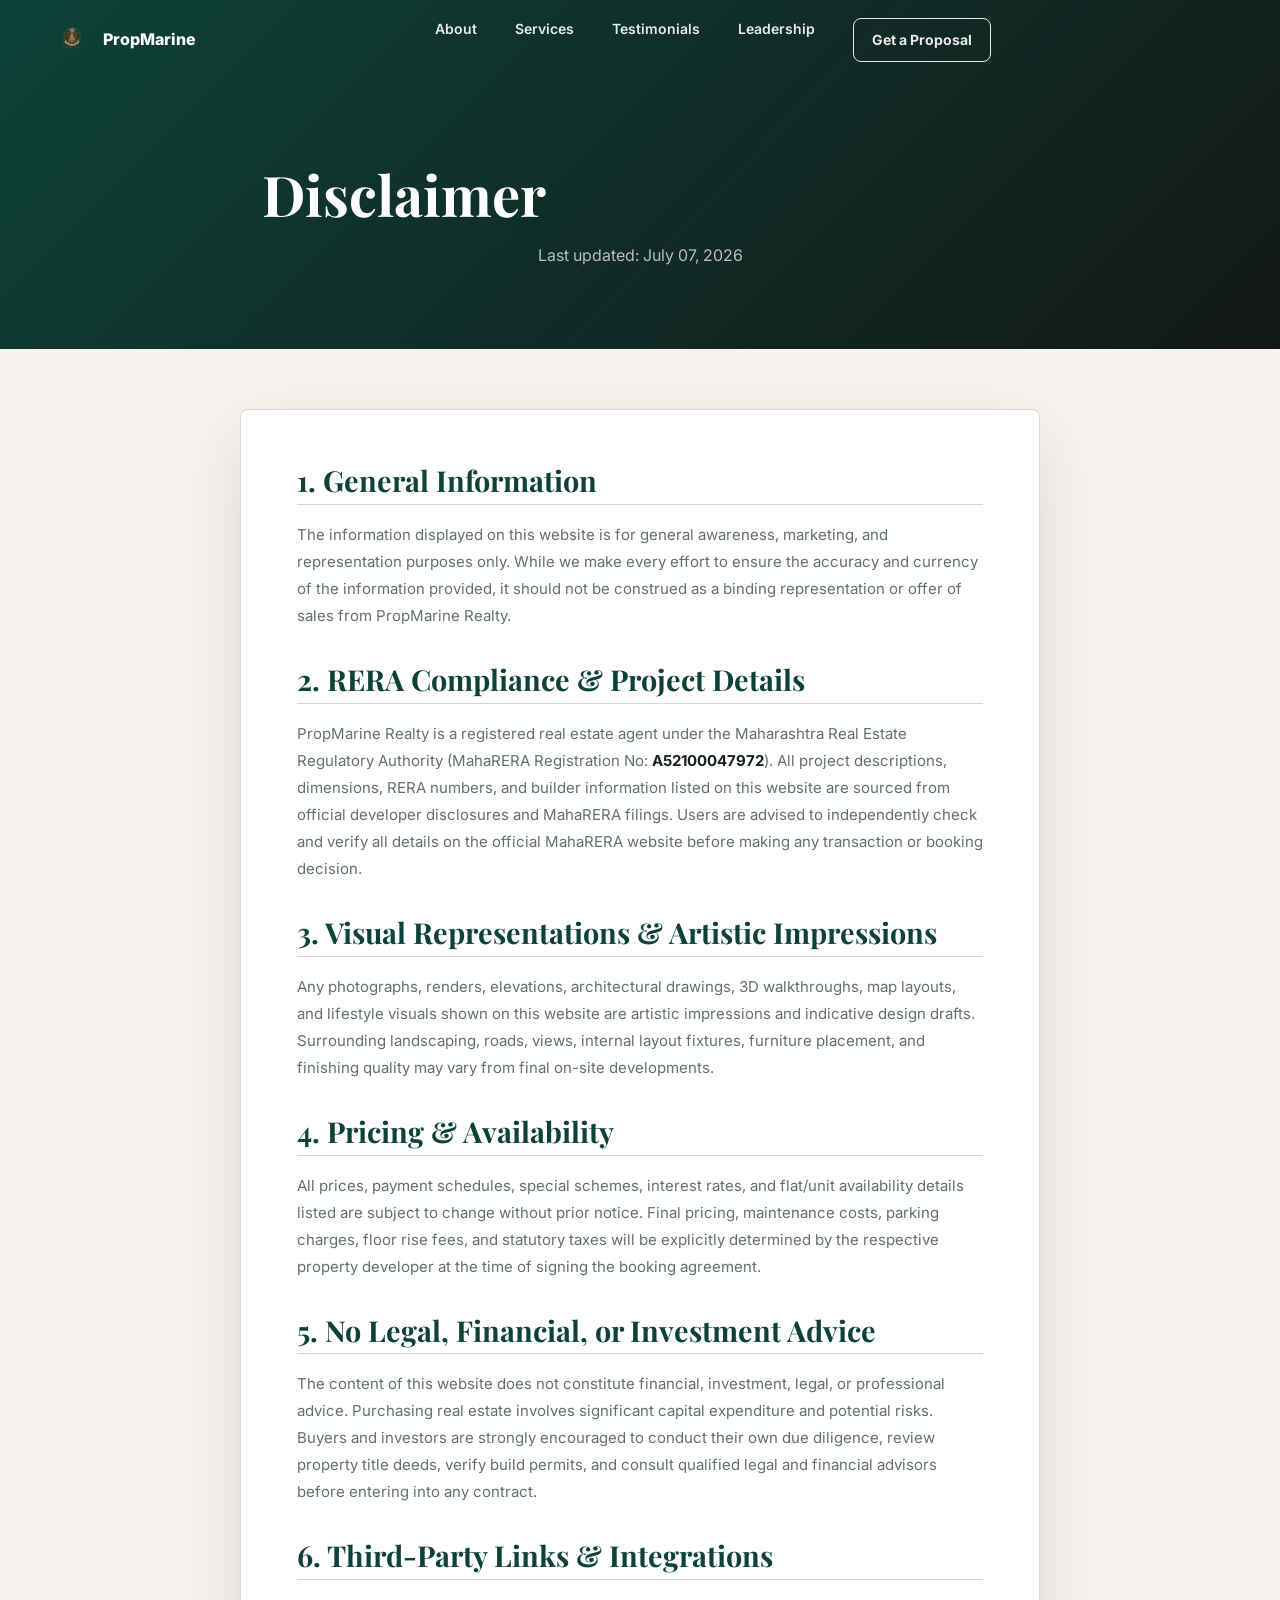
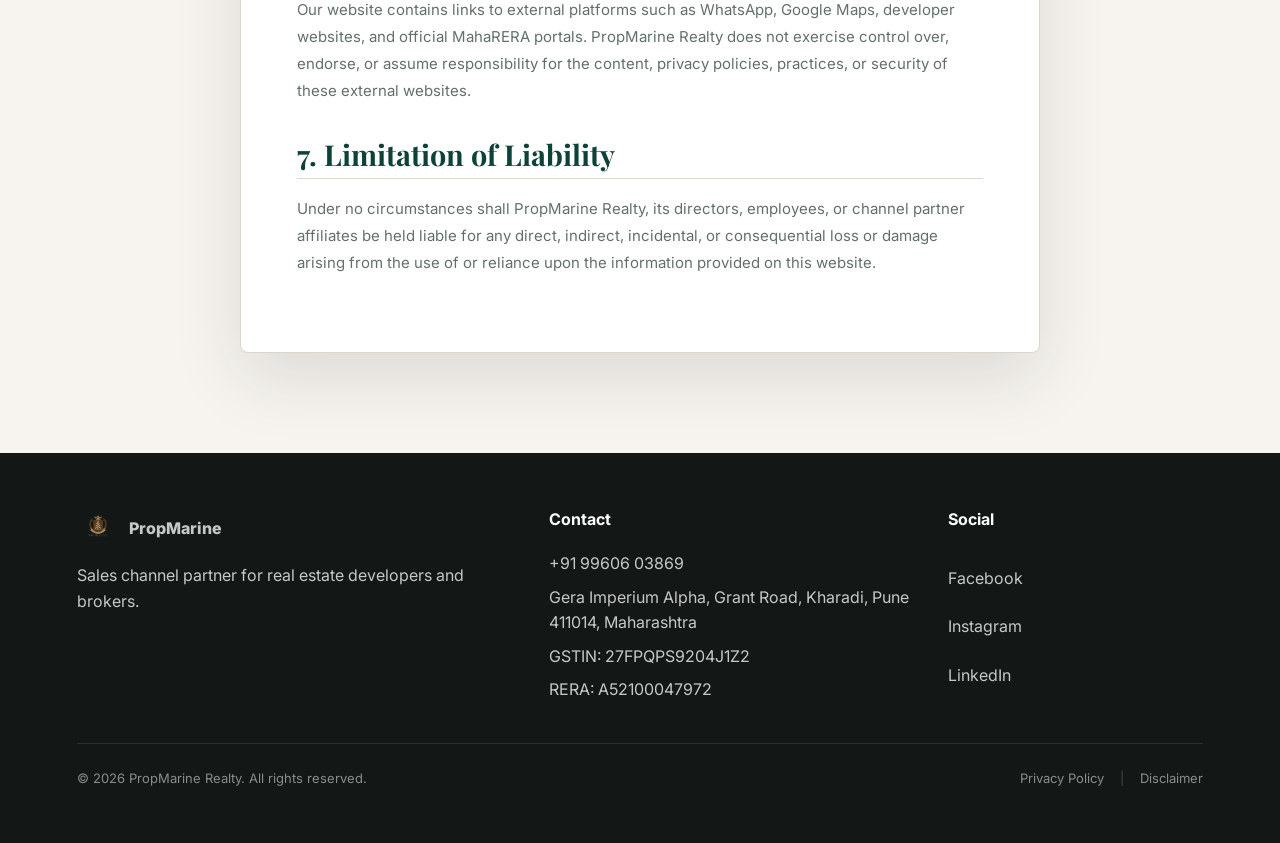
==== disclaimer.html @ 52880538 "Add Privacy Policy and Disclaimer pages, update footer layout, add favicon, and remove Realty from b" ====
<!doctype html>
<html lang="en">
  <head>
    <meta charset="UTF-8" />
    <meta name="viewport" content="width=device-width, initial-scale=1.0" />
    <title>Disclaimer | PropMarine</title>
    <link rel="icon" type="image/png" href="logo.png" />
    <link rel="preconnect" href="https://fonts.googleapis.com" />
    <link rel="preconnect" href="https://fonts.gstatic.com" crossorigin />
    <link
      href="https://fonts.googleapis.com/css2?family=Inter:wght@400;500;600;700;800&family=Playfair+Display:wght@700&display=swap"
      rel="stylesheet"
    />
    <link rel="stylesheet" href="styles.css" />
  </head>
  <body>
    <header class="site-header">
      <a class="brand" href="./" aria-label="PropMarine home">
        <img class="brand-mark" src="logo.png" alt="PropMarine logo" />
        <span>PropMarine</span>
      </a>
      <nav class="nav-links" aria-label="Primary navigation" id="primary-nav">
        <button class="nav-close" type="button" aria-label="Close navigation menu">
          <span></span>
          <span></span>
        </button>
        <a href="./#about">About</a>
        <a href="./#services">Services</a>
        <a href="./#testimonials">Testimonials</a>
        <a href="./#leadership">Leadership</a>
        <a class="nav-cta nav-cta-mobile" href="./#contact">Get a Proposal</a>
      </nav>
      <button
        class="nav-toggle"
        type="button"
        aria-label="Toggle navigation menu"
        aria-controls="primary-nav"
        aria-expanded="false"
      >
        <span></span>
        <span></span>
        <span></span>
      </button>
    </header>

    <div class="page">
      <main>
        <section class="legal-hero">
          <h1>Disclaimer</h1>
          <p>Last updated: July 07, 2026</p>
        </section>

        <section class="legal-section">
          <article class="legal-container">
            <h2>1. General Information</h2>
            <p>The information displayed on this website is for general awareness, marketing, and representation purposes only. While we make every effort to ensure the accuracy and currency of the information provided, it should not be construed as a binding representation or offer of sales from PropMarine Realty.</p>

            <h2>2. RERA Compliance & Project Details</h2>
            <p>PropMarine Realty is a registered real estate agent under the Maharashtra Real Estate Regulatory Authority (MahaRERA Registration No: <strong>A52100047972</strong>). All project descriptions, dimensions, RERA numbers, and builder information listed on this website are sourced from official developer disclosures and MahaRERA filings. Users are advised to independently check and verify all details on the official MahaRERA website before making any transaction or booking decision.</p>

            <h2>3. Visual Representations & Artistic Impressions</h2>
            <p>Any photographs, renders, elevations, architectural drawings, 3D walkthroughs, map layouts, and lifestyle visuals shown on this website are artistic impressions and indicative design drafts. Surrounding landscaping, roads, views, internal layout fixtures, furniture placement, and finishing quality may vary from final on-site developments.</p>

            <h2>4. Pricing & Availability</h2>
            <p>All prices, payment schedules, special schemes, interest rates, and flat/unit availability details listed are subject to change without prior notice. Final pricing, maintenance costs, parking charges, floor rise fees, and statutory taxes will be explicitly determined by the respective property developer at the time of signing the booking agreement.</p>

            <h2>5. No Legal, Financial, or Investment Advice</h2>
            <p>The content of this website does not constitute financial, investment, legal, or professional advice. Purchasing real estate involves significant capital expenditure and potential risks. Buyers and investors are strongly encouraged to conduct their own due diligence, review property title deeds, verify build permits, and consult qualified legal and financial advisors before entering into any contract.</p>

            <h2>6. Third-Party Links & Integrations</h2>
            <p>Our website contains links to external platforms such as WhatsApp, Google Maps, developer websites, and official MahaRERA portals. PropMarine Realty does not exercise control over, endorse, or assume responsibility for the content, privacy policies, practices, or security of these external websites.</p>

            <h2>7. Limitation of Liability</h2>
            <p>Under no circumstances shall PropMarine Realty, its directors, employees, or channel partner affiliates be held liable for any direct, indirect, incidental, or consequential loss or damage arising from the use of or reliance upon the information provided on this website.</p>
          </article>
        </section>
      </main>

      <footer class="footer" id="contact">
        <div class="footer-main">
          <div>
            <a class="brand footer-brand" href="./">
              <img class="brand-mark" src="logo.png" alt="PropMarine logo" />
              <span>PropMarine</span>
            </a>
            <p>Sales channel partner for real estate developers and brokers.</p>
          </div>
          <address>
            <strong>Contact</strong>
            <a href="tel:+919960603869">+91 99606 03869</a>
            <span>Gera Imperium Alpha, Grant Road, Kharadi, Pune 411014, Maharashtra</span>
            <span>GSTIN: 27FPQPS9204J1Z2</span>
            <span>RERA: A52100047972</span>
          </address>
          <div class="social-links" aria-label="Social media links">
            <strong>Social</strong>
            <a href="https://www.facebook.com/" target="_blank" rel="noreferrer">Facebook</a>
            <a href="https://www.instagram.com/" target="_blank" rel="noreferrer">Instagram</a>
            <a href="https://www.linkedin.com/" target="_blank" rel="noreferrer">LinkedIn</a>
          </div>
        </div>
        <div class="footer-bottom">
          <p>&copy; 2026 PropMarine Realty. All rights reserved.</p>
          <div class="footer-bottom-links">
            <a href="privacy-policy.html">Privacy Policy</a>
            <span class="separator">|</span>
            <a href="disclaimer.html">Disclaimer</a>
          </div>
        </div>
      </footer>
    </div>

    <script src="script.js"></script>
  </body>
</html>
---- styles.css ----
:root {
  --bg: #f7f4ef;
  --surface: #ffffff;
  --surface-soft: #ece6dc;
  --ink: #18201d;
  --muted: #63706a;
  --line: #ded6ca;
  --accent: #176b59;
  --accent-dark: #0d4238;
  --gold: #c69a4a;
  --shadow: 0 24px 70px rgba(24, 32, 29, 0.12);
  --radius: 8px;
}

* {
  box-sizing: border-box;
}

html {
  scroll-behavior: smooth;
}

body {
  margin: 0;
  background: var(--bg);
  color: var(--ink);
  font-family: "Inter", Arial, sans-serif;
  line-height: 1.6;
}

.page {
  overflow-x: hidden;
}

a {
  color: inherit;
  text-decoration: none;
}

img {
  display: block;
  max-width: 100%;
}

.site-header {
  position: fixed;
  top: 0;
  left: 0;
  right: 0;
  z-index: 20;
  display: grid;
  grid-template-columns: auto 1fr auto;
  align-items: center;
  gap: 28px;
  padding: 18px clamp(20px, 4vw, 64px);
  color: #fff;
  transition: background 180ms ease, box-shadow 180ms ease, color 180ms ease;
}

.site-header.is-scrolled {
  background: rgba(247, 244, 239, 0.94);
  box-shadow: 0 10px 30px rgba(24, 32, 29, 0.08);
  color: var(--ink);
  backdrop-filter: blur(16px);
}

.site-header.nav-open {
  background: rgba(19, 24, 22, 0.72);
  box-shadow: none;
  color: #fff;
  backdrop-filter: none;
}

.brand {
  display: inline-flex;
  align-items: center;
  gap: 10px;
  font-weight: 800;
  letter-spacing: 0;
}

.brand-mark {
  display: block;
  width: 42px;
  height: 42px;
  object-fit: contain;
}

.nav-links {
  display: flex;
  justify-content: center;
  gap: clamp(18px, 3vw, 38px);
  font-size: 14px;
  font-weight: 600;
}

.nav-links a {
  opacity: 0.9;
}

.nav-cta-mobile {
  display: none;
}

.nav-toggle {
  display: none;
  width: 38px;
  height: 38px;
  flex-direction: column;
  justify-content: center;
  align-items: center;
  gap: 5px;
  background: none;
  border: none;
  padding: 0;
  cursor: pointer;
  color: inherit;
}

.nav-toggle span {
  width: 22px;
  height: 2px;
  background: currentColor;
  transition: transform 160ms ease, opacity 160ms ease;
}

.site-header.nav-open .nav-toggle span:nth-child(1) {
  transform: translateY(7px) rotate(45deg);
}

.site-header.nav-open .nav-toggle span:nth-child(2) {
  opacity: 0;
}

.site-header.nav-open .nav-toggle span:nth-child(3) {
  transform: translateY(-7px) rotate(-45deg);
}

.nav-cta,
.button {
  display: inline-flex;
  align-items: center;
  justify-content: center;
  min-height: 44px;
  border-radius: var(--radius);
  font-size: 14px;
  font-weight: 700;
  transition: transform 160ms ease, background 160ms ease, border 160ms ease;
}

.nav-cta {
  border: 1px solid currentColor;
  padding: 10px 18px;
}

.button {
  padding: 13px 20px;
}

.button:hover,
.nav-cta:hover,
.property-card:hover,
.leader-card:hover {
  transform: translateY(-2px);
}

.button-primary {
  background: var(--gold);
  color: #18130a;
}

.button-secondary {
  border: 1px solid rgba(255, 255, 255, 0.68);
  color: #fff;
}

.hero {
  position: relative;
  min-height: 92vh;
  display: grid;
  align-items: end;
  padding: 132px clamp(20px, 6vw, 92px) 72px;
  color: #fff;
  overflow: hidden;
}

.hero-media {
  position: absolute;
  inset: 0;
  background:
    linear-gradient(90deg, rgba(12, 24, 21, 0.82), rgba(12, 24, 21, 0.52) 46%, rgba(12, 24, 21, 0.18)),
    url("https://images.unsplash.com/photo-1600566753376-12c8ab7fb75b?auto=format&fit=crop&w=2200&q=85") center/cover;
  transform: scale(1.02);
}

.hero-content {
  position: relative;
  width: min(100%, 780px);
  max-width: 780px;
}

h1,
h2,
h3,
p {
  margin-top: 0;
}

h1,
h2 {
  font-family: "Playfair Display", Georgia, serif;
  letter-spacing: 0;
  line-height: 1.04;
}

h1 {
  max-width: 760px;
  margin-bottom: 22px;
  font-size: clamp(44px, 7vw, 88px);
  overflow-wrap: anywhere;
}

.hero p {
  max-width: 620px;
  margin-bottom: 30px;
  color: rgba(255, 255, 255, 0.84);
  font-size: clamp(17px, 2vw, 21px);
}

.hero-actions {
  display: flex;
  flex-wrap: wrap;
  gap: 12px;
}

.section {
  padding: clamp(72px, 9vw, 120px) clamp(20px, 6vw, 92px);
}

.section-label {
  display: block;
  margin-bottom: 14px;
  color: var(--accent);
  font-size: 13px;
  font-weight: 800;
  letter-spacing: 0.08em;
  text-transform: uppercase;
}

.section h2 {
  margin-bottom: 18px;
  font-size: clamp(34px, 4.6vw, 58px);
}

.section-copy {
  max-width: 760px;
}

.section-copy p,
.section-heading p {
  color: var(--muted);
}

.about-section {
  display: grid;
  grid-template-columns: minmax(0, 1.2fr) minmax(280px, 0.8fr);
  gap: 48px;
  align-items: center;
  background: var(--surface);
}

.about-stats {
  display: grid;
  gap: 16px;
}

.about-stats div {
  border-left: 4px solid var(--gold);
  background: var(--bg);
  padding: 24px 26px;
  border-radius: var(--radius);
}

.about-stats strong {
  display: block;
  color: var(--accent-dark);
  font-size: 38px;
  line-height: 1;
}

.about-stats span {
  color: var(--muted);
  font-weight: 700;
}

.logo-strip {
  display: flex;
  flex-direction: column;
  gap: 22px;
  padding: 34px 0;
  border-block: 1px solid var(--line);
  background: var(--surface-soft);
  overflow: hidden;
}

.logo-strip p {
  margin: 0;
  padding: 0 clamp(20px, 6vw, 92px);
  color: var(--muted);
  font-size: 13px;
  font-weight: 800;
  letter-spacing: 0.06em;
  text-transform: uppercase;
  text-align: center;
}

.logo-marquee {
  position: relative;
  display: flex;
  width: 100%;
  overflow: hidden;
  -webkit-mask-image: linear-gradient(
    90deg,
    transparent 0,
    #000 64px,
    #000 calc(100% - 64px),
    transparent 100%
  );
  mask-image: linear-gradient(
    90deg,
    transparent 0,
    #000 64px,
    #000 calc(100% - 64px),
    transparent 100%
  );
}

.logo-track {
  display: flex;
  flex-shrink: 0;
  align-items: center;
  gap: clamp(28px, 3vw, 44px);
  padding-right: clamp(28px, 3vw, 44px);
  animation: logo-scroll 42s linear infinite;
}

.logo-marquee:hover .logo-track {
  animation-play-state: paused;
}

.logos span,
.logo-track span {
  flex-shrink: 0;
  white-space: nowrap;
  padding: 10px 20px;
  border: 1px solid var(--line);
  border-radius: 999px;
  background: var(--surface);
  color: var(--accent-dark);
  font-family: "Playfair Display", Georgia, serif;
  font-size: clamp(14px, 1.1vw, 17px);
  font-weight: 700;
  transition: border-color 160ms ease, color 160ms ease, background 160ms ease;
}

.logo-track span:hover {
  border-color: var(--accent);
  color: var(--accent);
  background: var(--surface-soft);
}

@keyframes logo-scroll {
  from {
    transform: translateX(0);
  }
  to {
    transform: translateX(-100%);
  }
}

@media (prefers-reduced-motion: reduce) {
  .logo-track {
    animation: none;
  }
}

.section-heading {
  max-width: 760px;
  margin-bottom: 34px;
}

.properties-grid,
.testimonial-grid,
.leader-grid {
  display: grid;
  grid-template-columns: repeat(3, minmax(0, 1fr));
  gap: 22px;
}

.property-card,
.leader-card,
blockquote {
  background: var(--surface);
  border: 1px solid rgba(222, 214, 202, 0.8);
  border-radius: var(--radius);
  box-shadow: 0 12px 36px rgba(24, 32, 29, 0.07);
}

.property-card,
.leader-card {
  overflow: hidden;
  transition: transform 160ms ease, box-shadow 160ms ease;
}

.property-card:hover,
.leader-card:hover {
  box-shadow: var(--shadow);
}

.property-card img {
  width: 100%;
  height: 260px;
  object-fit: cover;
}

.property-body {
  display: flex;
  justify-content: space-between;
  gap: 18px;
  padding: 20px;
}

.property-body h3,
.leader-card h3 {
  margin-bottom: 4px;
  font-size: 19px;
  line-height: 1.25;
}

.property-body p,
.leader-card p {
  margin: 0;
  color: var(--muted);
  font-size: 14px;
}

.property-body strong {
  flex: 0 0 auto;
  color: var(--accent);
  font-size: 18px;
}

.testimonials-section {
  background: var(--accent-dark);
  color: #fff;
}

.testimonials-section .section-label {
  color: var(--gold);
}

.testimonials-section h2 {
  color: #fff;
}

blockquote {
  margin: 0;
  padding: 30px;
  background: rgba(255, 255, 255, 0.08);
  border-color: rgba(255, 255, 255, 0.18);
  box-shadow: none;
}

blockquote p {
  color: rgba(255, 255, 255, 0.86);
  font-size: 17px;
}

blockquote cite {
  color: #fff;
  font-style: normal;
  font-weight: 800;
}

.leader-card img {
  width: 100%;
  height: 320px;
  object-fit: cover;
  object-position: top center;
}

.leader-card h3,
.leader-card p {
  padding-inline: 20px;
}

.leader-card h3 {
  margin-top: 20px;
}

.leader-card p {
  padding-bottom: 22px;
}

.footer {
  display: flex;
  flex-direction: column;
  gap: 40px;
  padding: 54px clamp(20px, 6vw, 92px);
  background: #131816;
  color: #fff;
}

.footer-main {
  display: grid;
  grid-template-columns: 1.2fr 1fr 0.7fr;
  gap: 34px;
}

.footer p,
.footer span,
.footer a {
  color: rgba(255, 255, 255, 0.76);
}

.footer strong {
  display: block;
  margin-bottom: 10px;
  color: #fff;
}

.footer address,
.social-links {
  display: grid;
  gap: 8px;
  font-style: normal;
}

.footer-brand {
  margin-bottom: 14px;
}

.services-grid {
  display: grid;
  grid-template-columns: repeat(3, minmax(0, 1fr));
  gap: 22px;
}

.service-card {
  background: var(--surface);
  border: 1px solid rgba(222, 214, 202, 0.8);
  border-radius: var(--radius);
  box-shadow: 0 12px 36px rgba(24, 32, 29, 0.07);
  padding: 28px 24px;
  transition: transform 160ms ease, box-shadow 160ms ease;
}

.service-card:hover {
  transform: translateY(-2px);
  box-shadow: var(--shadow);
}

.service-icon {
  display: block;
  margin-bottom: 14px;
  color: var(--gold);
  font-family: "Playfair Display", Georgia, serif;
  font-size: 28px;
  font-weight: 700;
}

.service-card h3 {
  margin-bottom: 8px;
  font-size: 19px;
}

.service-card p {
  margin: 0;
  color: var(--muted);
  font-size: 14px;
}

.channel-section {
  background: var(--surface-soft);
}

.channel-grid {
  display: grid;
  grid-template-columns: repeat(3, minmax(0, 1fr));
  gap: 22px;
}

.channel-card {
  background: var(--surface);
  border: 1px solid rgba(222, 214, 202, 0.8);
  border-radius: var(--radius);
  padding: 28px 24px;
}

.channel-card h3 {
  margin-bottom: 8px;
  font-size: 19px;
  color: var(--accent-dark);
}

.channel-card p {
  margin: 0;
  color: var(--muted);
  font-size: 14px;
}

.process-list {
  display: grid;
  gap: 18px;
}

.process-step {
  display: grid;
  grid-template-columns: auto 1fr;
  gap: 22px;
  align-items: start;
  padding: 22px 26px;
  background: var(--surface);
  border: 1px solid rgba(222, 214, 202, 0.8);
  border-radius: var(--radius);
}

.process-number {
  display: grid;
  place-items: center;
  width: 44px;
  height: 44px;
  border-radius: 50%;
  background: var(--accent);
  color: #fff;
  font-weight: 800;
  font-size: 16px;
}

.process-step h3 {
  margin-bottom: 6px;
  font-size: 18px;
}

.process-step p {
  margin: 0;
  color: var(--muted);
  font-size: 14px;
}

.cta-section {
  background: var(--accent-dark);
}

.cta-box {
  display: flex;
  flex-wrap: wrap;
  align-items: center;
  justify-content: space-between;
  gap: 28px;
}

.cta-box .section-label {
  color: var(--gold);
}

.cta-box h2 {
  margin-bottom: 12px;
  color: #fff;
}

.cta-box p {
  margin: 0;
  max-width: 520px;
  color: rgba(255, 255, 255, 0.8);
}

.nav-close {
  display: none;
}

@media (max-width: 920px) {
  .services-grid,
  .channel-grid {
    grid-template-columns: 1fr;
  }

  .process-step {
    grid-template-columns: auto 1fr;
    padding: 20px;
  }


  .site-header {
    grid-template-columns: 1fr auto;
  }

  .nav-toggle {
    display: flex;
  }

  .site-header .nav-cta {
    display: none;
  }

  .nav-links {
    position: fixed;
    inset: 0;
    z-index: 15;
    display: flex;
    flex-direction: column;
    padding: 96px 24px 32px;
    gap: 0;
    background: rgba(19, 24, 22, 0.72);
    backdrop-filter: blur(18px);
    -webkit-backdrop-filter: blur(18px);
    color: #fff;
    overflow-y: auto;
    transform: translateY(-12px);
    opacity: 0;
    visibility: hidden;
    transition: transform 220ms ease, opacity 220ms ease, visibility 220ms ease;
  }

  .site-header.nav-open .nav-links {
    transform: translateY(0);
    opacity: 1;
    visibility: visible;
  }

  .nav-links a {
    padding: 16px 0;
    border-bottom: 1px solid rgba(255, 255, 255, 0.18);
    font-size: 17px;
  }

  .nav-cta-mobile {
    display: inline-flex;
    align-self: flex-end;
    margin-top: 22px;
    border: 1px solid var(--gold);
    color: var(--gold);
  }

  .nav-close {
    position: absolute;
    top: 22px;
    right: 24px;
    display: flex;
    width: 38px;
    height: 38px;
    align-items: center;
    justify-content: center;
    background: none;
    border: none;
    padding: 0;
    cursor: pointer;
    color: inherit;
  }

  .nav-close span {
    position: absolute;
    width: 22px;
    height: 2px;
    background: currentColor;
  }

  .nav-close span:first-child {
    transform: rotate(45deg);
  }

  .nav-close span:last-child {
    transform: rotate(-45deg);
  }

  .about-section,
  .footer-main {
    grid-template-columns: 1fr;
  }

  .properties-grid,
  .testimonial-grid,
  .leader-grid {
    grid-template-columns: 1fr;
  }

  .property-card img,
  .leader-card img {
    height: min(62vw, 360px);
  }
}

@media (max-width: 560px) {
  .site-header {
    padding: 14px 16px;
    gap: 12px;
  }

  .brand span:last-child {
    display: none;
  }

  .hero {
    min-height: 86vh;
    padding: 112px 18px 46px;
  }

  .hero-content {
    max-width: 354px;
  }

  h1 {
    font-size: 32px;
    line-height: 1.1;
  }

  .hero p {
    max-width: 340px;
    font-size: 16px;
    line-height: 1.55;
  }

  .hero-actions {
    max-width: 340px;
  }

  .button {
    min-height: 50px;
    padding: 12px 16px;
  }

  .section {
    padding: 64px 18px;
  }

  .property-body {
    display: grid;
  }

  .footer {
    padding: 40px 18px;
    gap: 28px;
    text-align: left;
  }

  .footer-main {
    gap: 28px;
  }

  .footer-bottom {
    flex-direction: column;
    gap: 16px;
    text-align: center;
    align-items: center;
  }

  .footer-brand {
    gap: 8px;
  }

  .footer p,
  .footer address span,
  .social-links a {
    font-size: 14px;
  }
}

/* --- Footer Bottom Styling --- */
.footer-bottom {
  display: flex;
  justify-content: space-between;
  align-items: center;
  border-top: 1px solid rgba(255, 255, 255, 0.1);
  padding-top: 24px;
  font-size: 13px;
}

.footer-bottom p {
  margin: 0 !important;
  color: rgba(255, 255, 255, 0.5) !important;
}

.footer-bottom-links {
  display: flex;
  gap: 16px;
  align-items: center;
}

.footer-bottom-links a {
  color: rgba(255, 255, 255, 0.5) !important;
  transition: color 150ms ease;
  font-size: 13px;
}

.footer-bottom-links a:hover {
  color: #fff !important;
}

.footer-bottom-links .separator {
  color: rgba(255, 255, 255, 0.2);
}

/* --- Legal Pages Styling --- */
.legal-hero {
  padding: 160px 24px 80px;
  background: linear-gradient(135deg, var(--accent-dark) 0%, #131816 100%);
  color: #fff;
  text-align: center;
}

.legal-hero h1 {
  font-family: 'Playfair Display', Georgia, serif;
  font-size: clamp(2.2rem, 5vw, 3.5rem);
  margin: 0 0 16px;
  color: #fff;
  line-height: 1.2;
}

.legal-hero p {
  color: rgba(255, 255, 255, 0.7);
  font-size: clamp(14px, 2vw, 16px);
  max-width: 600px;
  margin: 0 auto;
}

.legal-section {
  padding: 60px 24px 100px;
  background: var(--bg);
}

.legal-container {
  max-width: 800px;
  margin: 0 auto;
  background: var(--surface);
  padding: clamp(24px, 6vw, 56px);
  border-radius: var(--radius);
  border: 1px solid var(--line);
  box-shadow: var(--shadow);
}

.legal-container h2 {
  font-family: 'Playfair Display', Georgia, serif;
  font-size: clamp(1.4rem, 3vw, 1.8rem);
  color: var(--accent-dark);
  margin-top: 36px;
  margin-bottom: 16px;
  border-bottom: 1px solid var(--line);
  padding-bottom: 8px;
}

.legal-container h2:first-of-type {
  margin-top: 0;
}

.legal-container p {
  color: var(--muted);
  margin-bottom: 20px;
  font-size: 15px;
  line-height: 1.8;
}

.legal-container ul {
  margin-bottom: 20px;
  padding-left: 20px;
}

.legal-container li {
  color: var(--muted);
  font-size: 15px;
  line-height: 1.8;
  margin-bottom: 8px;
}

.legal-container strong {
  color: var(--ink);
}
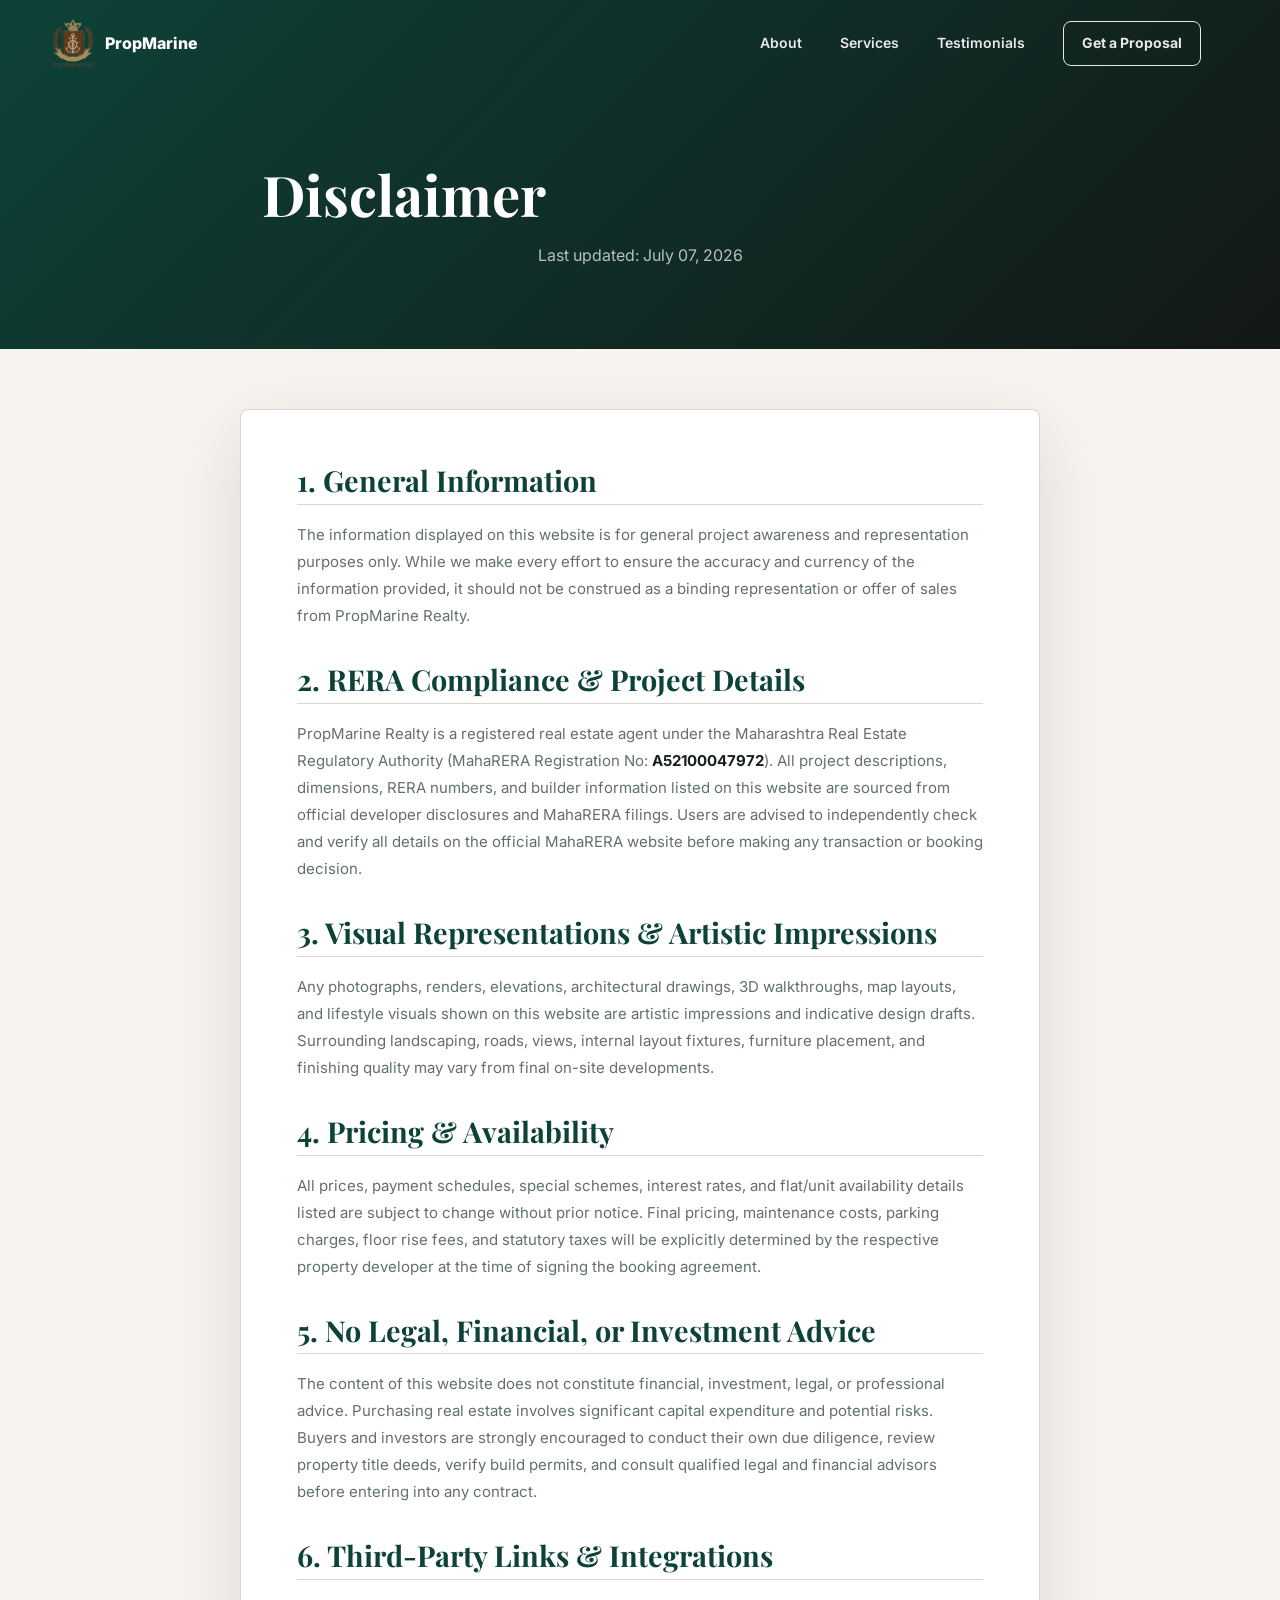
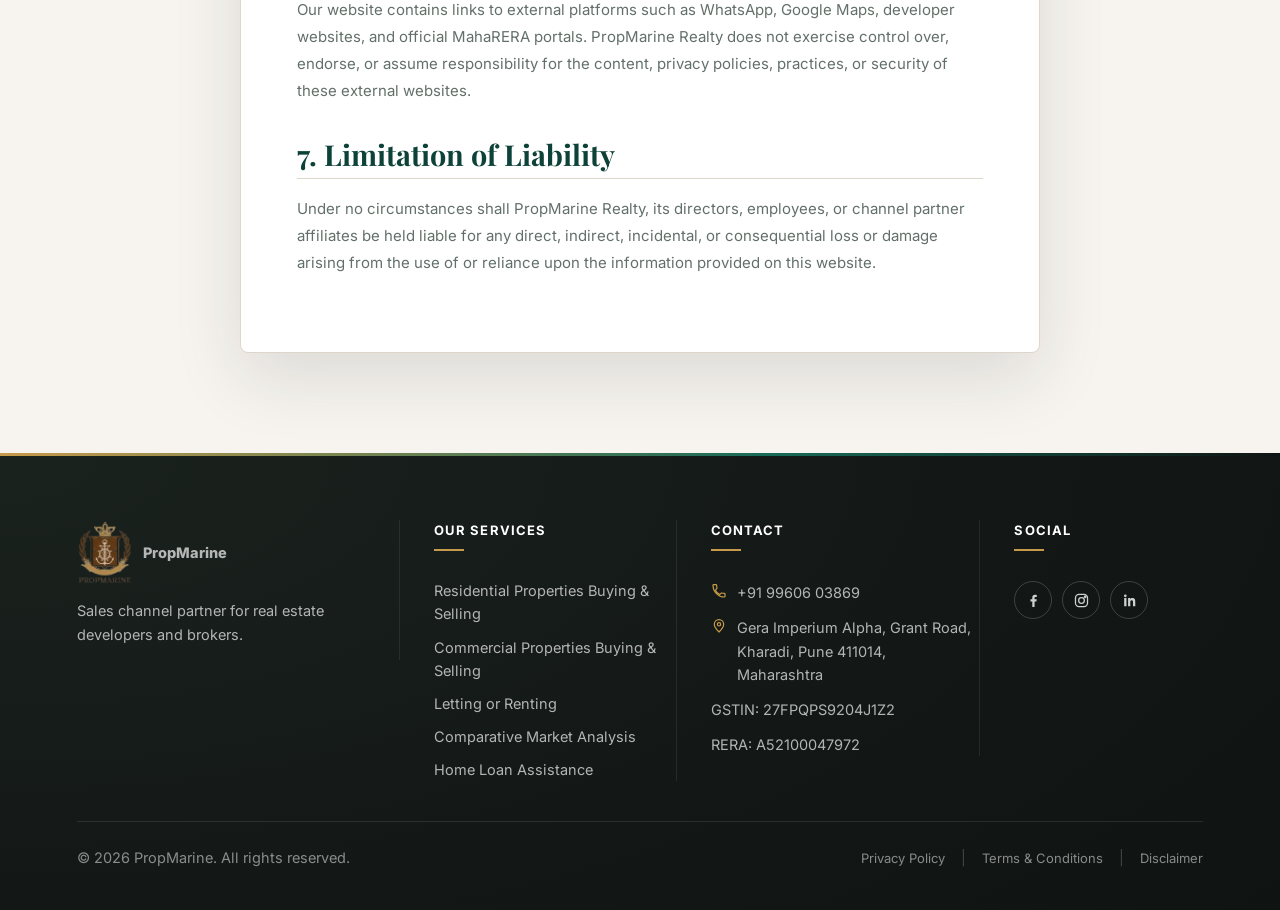
==== commit 7990d6c2: "Redesign footer, add contact section, refresh services and navbar - Crop logo.png to remove excess t" ====
--- a/disclaimer.html
+++ b/disclaimer.html
@@ -27,7 +27,6 @@
         <a href="./#about">About</a>
         <a href="./#services">Services</a>
         <a href="./#testimonials">Testimonials</a>
-        <a href="./#leadership">Leadership</a>
         <a class="nav-cta nav-cta-mobile" href="./#contact">Get a Proposal</a>
       </nav>
       <button
@@ -53,7 +52,7 @@
         <section class="legal-section">
           <article class="legal-container">
             <h2>1. General Information</h2>
-            <p>The information displayed on this website is for general awareness, marketing, and representation purposes only. While we make every effort to ensure the accuracy and currency of the information provided, it should not be construed as a binding representation or offer of sales from PropMarine Realty.</p>
+            <p>The information displayed on this website is for general project awareness and representation purposes only. While we make every effort to ensure the accuracy and currency of the information provided, it should not be construed as a binding representation or offer of sales from PropMarine Realty.</p>
 
             <h2>2. RERA Compliance & Project Details</h2>
             <p>PropMarine Realty is a registered real estate agent under the Maharashtra Real Estate Regulatory Authority (MahaRERA Registration No: <strong>A52100047972</strong>). All project descriptions, dimensions, RERA numbers, and builder information listed on this website are sourced from official developer disclosures and MahaRERA filings. Users are advised to independently check and verify all details on the official MahaRERA website before making any transaction or booking decision.</p>
@@ -76,7 +75,7 @@
         </section>
       </main>
 
-      <footer class="footer" id="contact">
+      <footer class="footer">
         <div class="footer-main">
           <div>
             <a class="brand footer-brand" href="./">
@@ -85,24 +84,48 @@
             </a>
             <p>Sales channel partner for real estate developers and brokers.</p>
           </div>
+          <nav class="footer-services" aria-label="Our services">
+            <strong>Our Services</strong>
+            <a href="./#services">Residential Properties Buying & Selling</a>
+            <a href="./#services">Commercial Properties Buying & Selling</a>
+            <a href="./#services">Letting or Renting</a>
+            <a href="./#services">Comparative Market Analysis</a>
+            <a href="./#services">Home Loan Assistance</a>
+          </nav>
           <address>
             <strong>Contact</strong>
-            <a href="tel:+919960603869">+91 99606 03869</a>
-            <span>Gera Imperium Alpha, Grant Road, Kharadi, Pune 411014, Maharashtra</span>
+            <a class="footer-contact-item" href="tel:+919960603869">
+              <svg class="footer-icon" viewBox="0 0 24 24" fill="none" stroke="currentColor" stroke-width="1.8" aria-hidden="true"><path d="M6.6 10.8c1.4 2.8 3.8 5.2 6.6 6.6l2.2-2.2c.3-.3.7-.4 1-.2 1.1.4 2.3.6 3.6.6.6 0 1 .4 1 1V20c0 .6-.4 1-1 1C10.9 21 3 13.1 3 3.4c0-.6.4-1 1-1h3.4c.6 0 1 .4 1 1 0 1.3.2 2.5.6 3.6.1.4 0 .8-.2 1L6.6 10.8Z"/></svg>
+              <span>+91 99606 03869</span>
+            </a>
+            <span class="footer-contact-item">
+              <svg class="footer-icon" viewBox="0 0 24 24" fill="none" stroke="currentColor" stroke-width="1.8" aria-hidden="true"><path d="M12 21s7-6.4 7-11.5A7 7 0 0 0 5 9.5C5 14.6 12 21 12 21Z"/><circle cx="12" cy="9.5" r="2.5"/></svg>
+              <span>Gera Imperium Alpha, Grant Road, Kharadi, Pune 411014, Maharashtra</span>
+            </span>
             <span>GSTIN: 27FPQPS9204J1Z2</span>
             <span>RERA: A52100047972</span>
           </address>
           <div class="social-links" aria-label="Social media links">
             <strong>Social</strong>
-            <a href="https://www.facebook.com/" target="_blank" rel="noreferrer">Facebook</a>
-            <a href="https://www.instagram.com/" target="_blank" rel="noreferrer">Instagram</a>
-            <a href="https://www.linkedin.com/" target="_blank" rel="noreferrer">LinkedIn</a>
+            <div class="social-icons">
+              <a href="https://www.facebook.com/" target="_blank" rel="noreferrer" aria-label="Facebook">
+                <svg viewBox="0 0 24 24" fill="currentColor" aria-hidden="true"><path d="M13.5 21v-7.6h2.6l.4-3h-3V8.4c0-.9.2-1.5 1.5-1.5h1.6V4.2C15.9 4.1 15 4 14 4c-2.2 0-3.7 1.3-3.7 3.8v2.6H7.7v3H10.3V21h3.2Z"/></svg>
+              </a>
+              <a href="https://www.instagram.com/" target="_blank" rel="noreferrer" aria-label="Instagram">
+                <svg viewBox="0 0 24 24" fill="none" stroke="currentColor" stroke-width="1.8" aria-hidden="true"><rect x="3.5" y="3.5" width="17" height="17" rx="5"/><circle cx="12" cy="12" r="4"/><circle cx="17.2" cy="6.8" r="1"/></svg>
+              </a>
+              <a href="https://www.linkedin.com/" target="_blank" rel="noreferrer" aria-label="LinkedIn">
+                <svg viewBox="0 0 24 24" fill="currentColor" aria-hidden="true"><path d="M4.5 8.5h3.2V20H4.5V8.5Zm1.6-5A1.9 1.9 0 1 1 6.1 7.3 1.9 1.9 0 0 1 6.1 3.5ZM10 8.5h3.1v1.6h.05c.43-.8 1.5-1.65 3.1-1.65 3.3 0 3.9 2.17 3.9 5V20h-3.2v-5.3c0-1.27-.02-2.9-1.77-2.9-1.77 0-2.04 1.38-2.04 2.8V20H10V8.5Z"/></svg>
+              </a>
+            </div>
           </div>
         </div>
         <div class="footer-bottom">
-          <p>&copy; 2026 PropMarine Realty. All rights reserved.</p>
+          <p>&copy; 2026 PropMarine. All rights reserved.</p>
           <div class="footer-bottom-links">
             <a href="privacy-policy.html">Privacy Policy</a>
+            <span class="separator">|</span>
+            <a href="terms-and-conditions.html">Terms & Conditions</a>
             <span class="separator">|</span>
             <a href="disclaimer.html">Disclaimer</a>
           </div>
--- a/styles.css
+++ b/styles.css
@@ -18,10 +18,14 @@
 
 html {
   scroll-behavior: smooth;
+  overflow-x: hidden;
+  width: 100%;
 }
 
 body {
   margin: 0;
+  overflow-x: hidden;
+  width: 100%;
   background: var(--bg);
   color: var(--ink);
   font-family: "Inter", Arial, sans-serif;
@@ -81,14 +85,15 @@
 
 .brand-mark {
   display: block;
-  width: 42px;
-  height: 42px;
+  width: 44px;
+  height: auto;
   object-fit: contain;
 }
 
 .nav-links {
   display: flex;
-  justify-content: center;
+  align-items: center;
+  justify-content: flex-end;
   gap: clamp(18px, 3vw, 38px);
   font-size: 14px;
   font-weight: 600;
@@ -159,8 +164,7 @@
 
 .button:hover,
 .nav-cta:hover,
-.property-card:hover,
-.leader-card:hover {
+.property-card:hover {
   transform: translateY(-2px);
 }
 
@@ -390,15 +394,13 @@
 }
 
 .properties-grid,
-.testimonial-grid,
-.leader-grid {
+.testimonial-grid {
   display: grid;
   grid-template-columns: repeat(3, minmax(0, 1fr));
   gap: 22px;
 }
 
 .property-card,
-.leader-card,
 blockquote {
   background: var(--surface);
   border: 1px solid rgba(222, 214, 202, 0.8);
@@ -406,14 +408,12 @@
   box-shadow: 0 12px 36px rgba(24, 32, 29, 0.07);
 }
 
-.property-card,
-.leader-card {
+.property-card {
   overflow: hidden;
   transition: transform 160ms ease, box-shadow 160ms ease;
 }
 
-.property-card:hover,
-.leader-card:hover {
+.property-card:hover {
   box-shadow: var(--shadow);
 }
 
@@ -430,15 +430,13 @@
   padding: 20px;
 }
 
-.property-body h3,
-.leader-card h3 {
+.property-body h3 {
   margin-bottom: 4px;
   font-size: 19px;
   line-height: 1.25;
 }
 
-.property-body p,
-.leader-card p {
+.property-body p {
   margin: 0;
   color: var(--muted);
   font-size: 14px;
@@ -482,62 +480,145 @@
   font-weight: 800;
 }
 
-.leader-card img {
-  width: 100%;
-  height: 320px;
-  object-fit: cover;
-  object-position: top center;
-}
-
-.leader-card h3,
-.leader-card p {
-  padding-inline: 20px;
-}
-
-.leader-card h3 {
-  margin-top: 20px;
-}
-
-.leader-card p {
-  padding-bottom: 22px;
-}
-
 .footer {
+  position: relative;
   display: flex;
   flex-direction: column;
   gap: 40px;
-  padding: 54px clamp(20px, 6vw, 92px);
-  background: #131816;
-  color: #fff;
+  padding: 64px clamp(20px, 6vw, 92px) 40px;
+  background: radial-gradient(140% 180% at 0% 0%, #1a221e 0%, #131816 55%, #0e1210 100%);
+  color: #fff;
+  border-top: 3px solid transparent;
+  border-image: linear-gradient(90deg, var(--gold), var(--accent) 60%, transparent) 1;
 }
 
 .footer-main {
   display: grid;
-  grid-template-columns: 1.2fr 1fr 0.7fr;
+  grid-template-columns: 1.2fr 0.9fr 1fr 0.7fr;
+  align-items: start;
   gap: 34px;
+}
+
+.footer-main > div,
+.footer-main > nav,
+.footer-main > address {
+  padding-right: 8px;
+  border-right: 1px solid rgba(255, 255, 255, 0.08);
+}
+
+.footer-main > *:last-child {
+  border-right: none;
+}
+
+.footer-services {
+  display: grid;
+  gap: 10px;
 }
 
 .footer p,
 .footer span,
 .footer a {
-  color: rgba(255, 255, 255, 0.76);
+  color: rgba(255, 255, 255, 0.68);
+  font-size: 14.5px;
 }
 
 .footer strong {
-  display: block;
-  margin-bottom: 10px;
-  color: #fff;
+  display: inline-block;
+  position: relative;
+  margin-bottom: 18px;
+  padding-bottom: 10px;
+  color: #fff;
+  font-size: 13px;
+  font-weight: 700;
+  letter-spacing: 0.08em;
+  text-transform: uppercase;
+}
+
+.footer strong::after {
+  content: "";
+  position: absolute;
+  left: 0;
+  bottom: 0;
+  width: 30px;
+  height: 2px;
+  background: var(--gold);
+}
+
+.footer-services a,
+.footer address a {
+  transition: color 160ms ease, transform 160ms ease;
+}
+
+.footer-services a {
+  width: fit-content;
+}
+
+.footer-services a:hover {
+  color: var(--gold);
+  transform: translateX(3px);
 }
 
 .footer address,
 .social-links {
   display: grid;
-  gap: 8px;
+  gap: 12px;
   font-style: normal;
+}
+
+.footer-contact-item {
+  display: flex;
+  align-items: flex-start;
+  gap: 10px;
+}
+
+.footer-contact-item:hover {
+  color: var(--gold);
+}
+
+.footer-icon {
+  flex-shrink: 0;
+  width: 16px;
+  height: 16px;
+  margin-top: 2px;
+  color: var(--gold);
 }
 
 .footer-brand {
   margin-bottom: 14px;
+}
+
+.footer-brand .brand-mark {
+  width: 56px;
+  height: auto;
+}
+
+.social-icons {
+  display: flex;
+  gap: 10px;
+}
+
+.social-icons a {
+  display: flex;
+  align-items: center;
+  justify-content: center;
+  width: 38px;
+  height: 38px;
+  border-radius: 50%;
+  border: 1px solid rgba(255, 255, 255, 0.18);
+  color: rgba(255, 255, 255, 0.8);
+  transition: background 160ms ease, border-color 160ms ease, color 160ms ease, transform 160ms ease;
+}
+
+.social-icons svg {
+  width: 17px;
+  height: 17px;
+}
+
+.social-icons a:hover {
+  background: var(--gold);
+  border-color: var(--gold);
+  color: #131816;
+  transform: translateY(-3px);
 }
 
 .services-grid {
@@ -580,6 +661,67 @@
   font-size: 14px;
 }
 
+.contact-section {
+  background: var(--surface-soft);
+}
+
+.contact-grid {
+  display: grid;
+  grid-template-columns: repeat(3, minmax(0, 1fr));
+  gap: 22px;
+}
+
+.contact-item {
+  display: flex;
+  flex-direction: column;
+  align-items: flex-start;
+  gap: 10px;
+  padding: 28px 24px;
+  background: var(--surface);
+  border: 1px solid rgba(222, 214, 202, 0.8);
+  border-radius: var(--radius);
+  box-shadow: 0 12px 36px rgba(24, 32, 29, 0.07);
+  transition: transform 160ms ease, box-shadow 160ms ease;
+}
+
+.contact-item:hover {
+  transform: translateY(-2px);
+  box-shadow: var(--shadow);
+}
+
+.contact-icon {
+  display: flex;
+  align-items: center;
+  justify-content: center;
+  width: 46px;
+  height: 46px;
+  border-radius: 50%;
+  background: rgba(198, 154, 74, 0.14);
+  color: var(--gold);
+}
+
+.contact-icon svg {
+  width: 22px;
+  height: 22px;
+}
+
+.contact-item h3 {
+  margin: 0;
+  font-size: 17px;
+  color: var(--accent-dark);
+}
+
+.contact-item a,
+.contact-item p {
+  margin: 0;
+  color: var(--muted);
+  font-size: 15px;
+}
+
+.contact-item a:hover {
+  color: var(--accent);
+}
+
 .channel-section {
   background: var(--surface-soft);
 }
@@ -681,7 +823,8 @@
 
 @media (max-width: 920px) {
   .services-grid,
-  .channel-grid {
+  .channel-grid,
+  .contact-grid {
     grid-template-columns: 1fr;
   }
 
@@ -709,6 +852,8 @@
     z-index: 15;
     display: flex;
     flex-direction: column;
+    align-items: stretch;
+    justify-content: flex-start;
     padding: 96px 24px 32px;
     gap: 0;
     background: rgba(19, 24, 22, 0.72);
@@ -778,14 +923,26 @@
     grid-template-columns: 1fr;
   }
 
+  .footer-main > div,
+  .footer-main > nav,
+  .footer-main > address {
+    padding-right: 0;
+    padding-bottom: 20px;
+    border-right: none;
+    border-bottom: 1px solid rgba(255, 255, 255, 0.08);
+  }
+
+  .footer-main > *:last-child {
+    border-bottom: none;
+    padding-bottom: 0;
+  }
+
   .properties-grid,
-  .testimonial-grid,
-  .leader-grid {
+  .testimonial-grid {
     grid-template-columns: 1fr;
   }
 
-  .property-card img,
-  .leader-card img {
+  .property-card img {
     height: min(62vw, 360px);
   }
 }
@@ -893,7 +1050,7 @@
 }
 
 .footer-bottom-links a:hover {
-  color: #fff !important;
+  color: var(--gold) !important;
 }
 
 .footer-bottom-links .separator {
@@ -975,3 +1132,31 @@
   color: var(--ink);
 }
 
+.thank-you-container {
+  text-align: center;
+}
+
+.thank-you-hero {
+  display: grid;
+  justify-items: center;
+}
+
+.thank-you-hero h1,
+.thank-you-hero p {
+  width: 100%;
+  text-align: center;
+}
+
+.thank-you-actions {
+  display: flex;
+  justify-content: center;
+  align-items: center;
+  flex-wrap: wrap;
+  gap: 12px;
+  margin-top: 28px;
+}
+
+.thank-you-actions .button-secondary {
+  border-color: var(--accent-dark);
+  color: var(--accent-dark);
+}
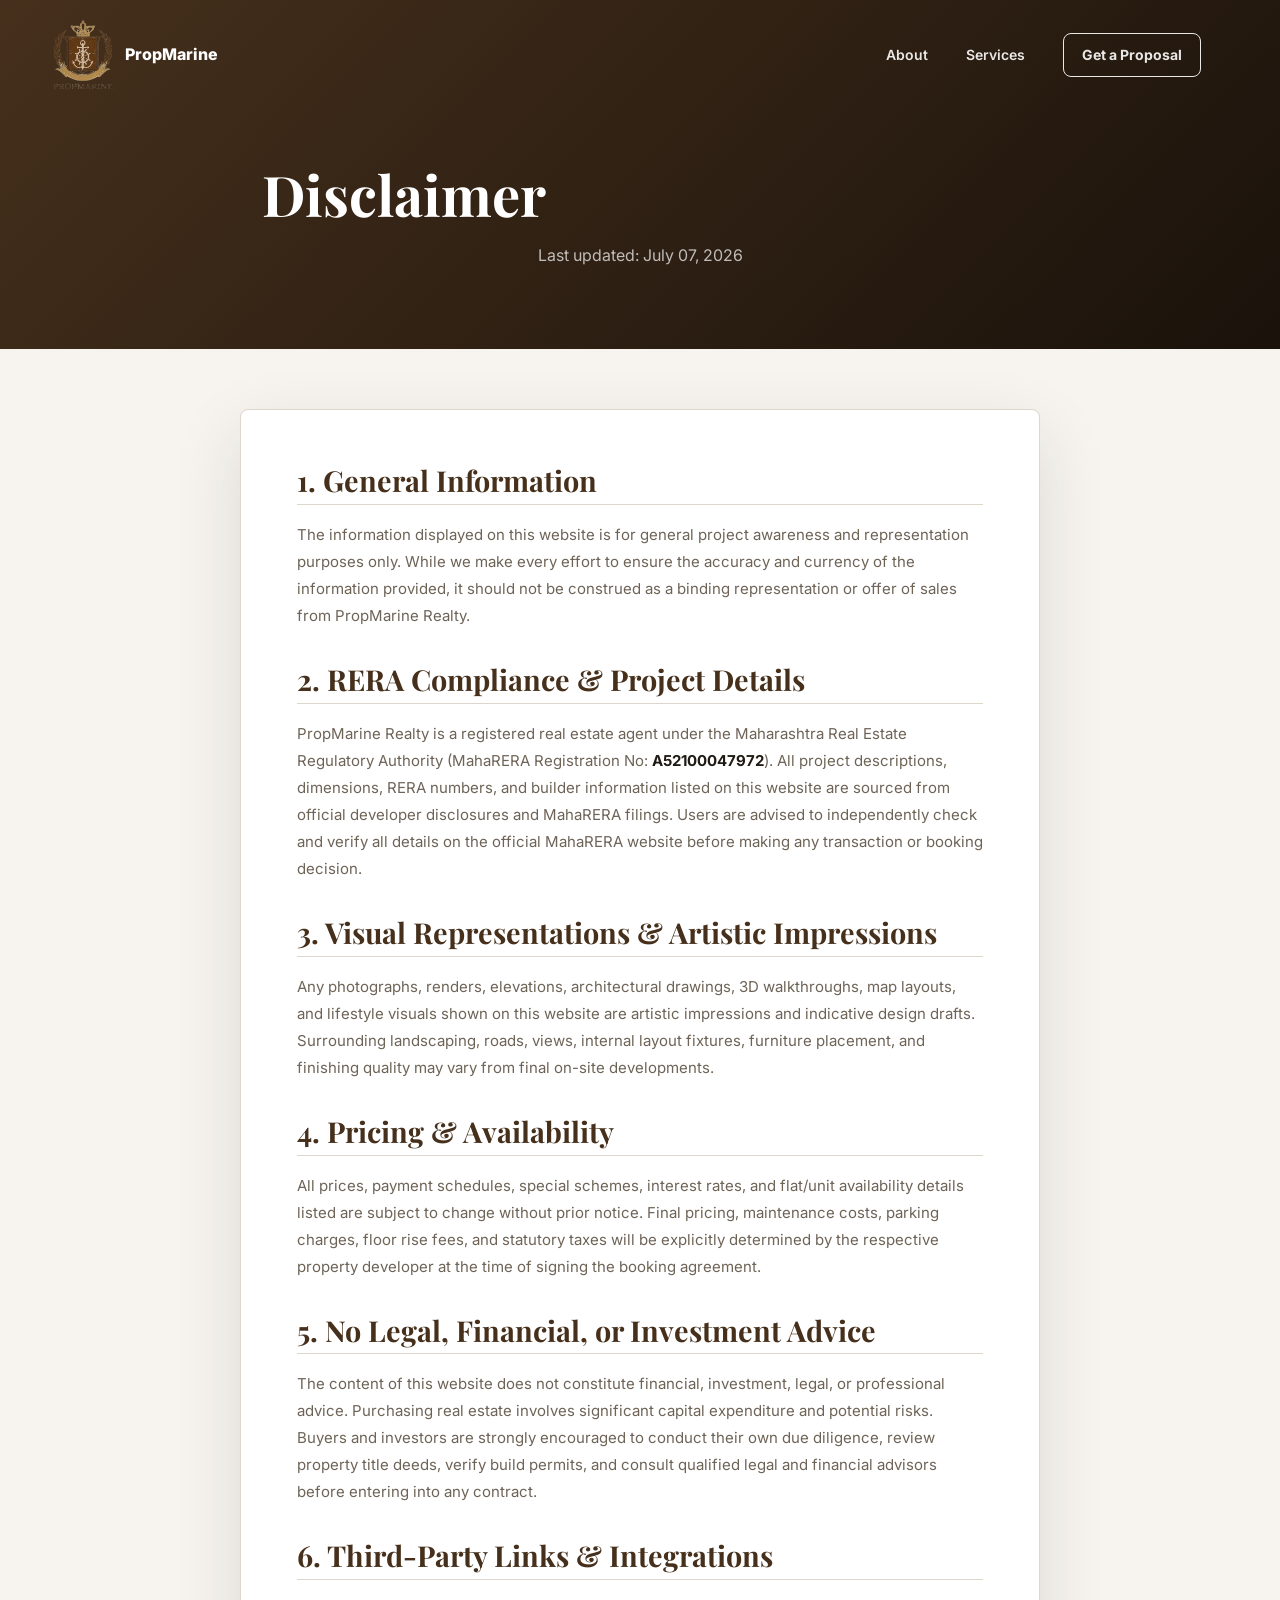
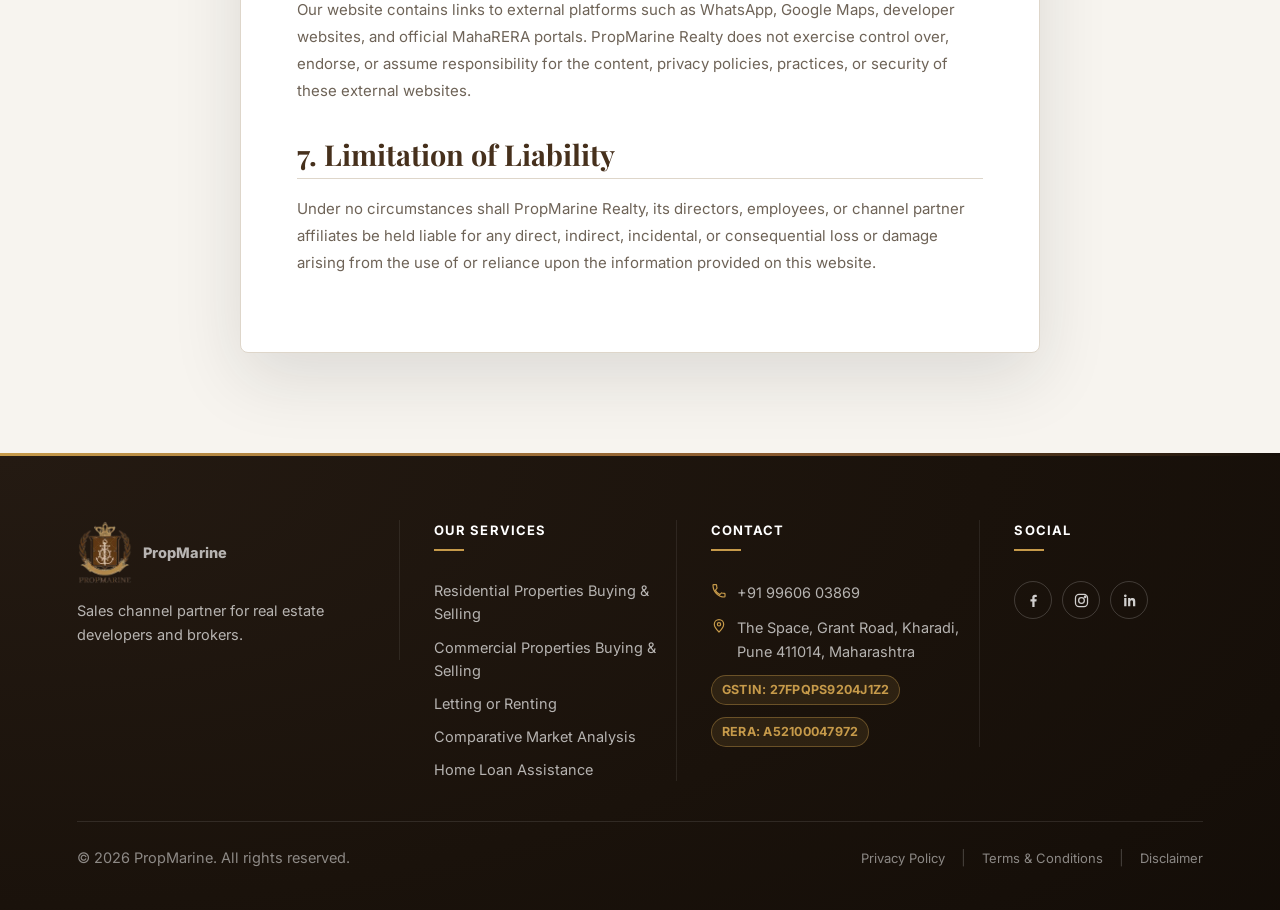
==== commit 47677886: "Rework color theme to match brand logo and polish disclaimer section Switch accent colors from green" ====
--- a/disclaimer.html
+++ b/disclaimer.html
@@ -26,7 +26,6 @@
         </button>
         <a href="./#about">About</a>
         <a href="./#services">Services</a>
-        <a href="./#testimonials">Testimonials</a>
         <a class="nav-cta nav-cta-mobile" href="./#contact">Get a Proposal</a>
       </nav>
       <button
@@ -100,10 +99,10 @@
             </a>
             <span class="footer-contact-item">
               <svg class="footer-icon" viewBox="0 0 24 24" fill="none" stroke="currentColor" stroke-width="1.8" aria-hidden="true"><path d="M12 21s7-6.4 7-11.5A7 7 0 0 0 5 9.5C5 14.6 12 21 12 21Z"/><circle cx="12" cy="9.5" r="2.5"/></svg>
-              <span>Gera Imperium Alpha, Grant Road, Kharadi, Pune 411014, Maharashtra</span>
+              <span>The Space, Grant Road, Kharadi, Pune 411014, Maharashtra</span>
             </span>
-            <span>GSTIN: 27FPQPS9204J1Z2</span>
-            <span>RERA: A52100047972</span>
+            <span class="legal-id">GSTIN: 27FPQPS9204J1Z2</span>
+            <span class="legal-id">RERA: A52100047972</span>
           </address>
           <div class="social-links" aria-label="Social media links">
             <strong>Social</strong>
--- a/styles.css
+++ b/styles.css
@@ -2,11 +2,11 @@
   --bg: #f7f4ef;
   --surface: #ffffff;
   --surface-soft: #ece6dc;
-  --ink: #18201d;
-  --muted: #63706a;
+  --ink: #201a14;
+  --muted: #6e6357;
   --line: #ded6ca;
-  --accent: #176b59;
-  --accent-dark: #0d4238;
+  --accent: #8a5a2f;
+  --accent-dark: #46301c;
   --gold: #c69a4a;
   --shadow: 0 24px 70px rgba(24, 32, 29, 0.12);
   --radius: 8px;
@@ -69,7 +69,7 @@
 }
 
 .site-header.nav-open {
-  background: rgba(19, 24, 22, 0.72);
+  background: rgba(26, 18, 12, 0.72);
   box-shadow: none;
   color: #fff;
   backdrop-filter: none;
@@ -85,7 +85,7 @@
 
 .brand-mark {
   display: block;
-  width: 44px;
+  width: 64px;
   height: auto;
   object-fit: contain;
 }
@@ -192,7 +192,7 @@
   position: absolute;
   inset: 0;
   background:
-    linear-gradient(90deg, rgba(12, 24, 21, 0.82), rgba(12, 24, 21, 0.52) 46%, rgba(12, 24, 21, 0.18)),
+    linear-gradient(90deg, rgba(20, 14, 9, 0.82), rgba(20, 14, 9, 0.52) 46%, rgba(20, 14, 9, 0.18)),
     url("https://images.unsplash.com/photo-1600566753376-12c8ab7fb75b?auto=format&fit=crop&w=2200&q=85") center/cover;
   transform: scale(1.02);
 }
@@ -393,15 +393,13 @@
   margin-bottom: 34px;
 }
 
-.properties-grid,
-.testimonial-grid {
+.properties-grid {
   display: grid;
   grid-template-columns: repeat(3, minmax(0, 1fr));
   gap: 22px;
 }
 
-.property-card,
-blockquote {
+.property-card {
   background: var(--surface);
   border: 1px solid rgba(222, 214, 202, 0.8);
   border-radius: var(--radius);
@@ -448,45 +446,13 @@
   font-size: 18px;
 }
 
-.testimonials-section {
-  background: var(--accent-dark);
-  color: #fff;
-}
-
-.testimonials-section .section-label {
-  color: var(--gold);
-}
-
-.testimonials-section h2 {
-  color: #fff;
-}
-
-blockquote {
-  margin: 0;
-  padding: 30px;
-  background: rgba(255, 255, 255, 0.08);
-  border-color: rgba(255, 255, 255, 0.18);
-  box-shadow: none;
-}
-
-blockquote p {
-  color: rgba(255, 255, 255, 0.86);
-  font-size: 17px;
-}
-
-blockquote cite {
-  color: #fff;
-  font-style: normal;
-  font-weight: 800;
-}
-
 .footer {
   position: relative;
   display: flex;
   flex-direction: column;
   gap: 40px;
   padding: 64px clamp(20px, 6vw, 92px) 40px;
-  background: radial-gradient(140% 180% at 0% 0%, #1a221e 0%, #131816 55%, #0e1210 100%);
+  background: radial-gradient(140% 180% at 0% 0%, #241a12 0%, #1a120b 55%, #120c07 100%);
   color: #fff;
   border-top: 3px solid transparent;
   border-image: linear-gradient(90deg, var(--gold), var(--accent) 60%, transparent) 1;
@@ -571,6 +537,19 @@
   gap: 10px;
 }
 
+.footer span.legal-id {
+  display: inline-block;
+  width: fit-content;
+  padding: 4px 10px;
+  border: 1px solid rgba(198, 154, 74, 0.4);
+  border-radius: 999px;
+  background: rgba(198, 154, 74, 0.12);
+  color: var(--gold);
+  font-size: 12.5px;
+  font-weight: 700;
+  letter-spacing: 0.02em;
+}
+
 .footer-contact-item:hover {
   color: var(--gold);
 }
@@ -617,7 +596,7 @@
 .social-icons a:hover {
   background: var(--gold);
   border-color: var(--gold);
-  color: #131816;
+  color: #1a120b;
   transform: translateY(-3px);
 }
 
@@ -663,6 +642,7 @@
 
 .contact-section {
   background: var(--surface-soft);
+  border-top: 1px solid var(--line);
 }
 
 .contact-grid {
@@ -722,99 +702,64 @@
   color: var(--accent);
 }
 
-.channel-section {
-  background: var(--surface-soft);
-}
-
-.channel-grid {
-  display: grid;
-  grid-template-columns: repeat(3, minmax(0, 1fr));
-  gap: 22px;
-}
-
-.channel-card {
+.disclaimer-section {
+  padding-top: clamp(24px, 3vw, 40px);
+  padding-bottom: clamp(48px, 6vw, 72px);
+}
+
+.disclaimer-box {
+  max-width: 820px;
+  margin: 0 auto;
+  padding: 28px clamp(20px, 4vw, 40px);
   background: var(--surface);
-  border: 1px solid rgba(222, 214, 202, 0.8);
+  border: 1px solid var(--line);
+  border-left: 4px solid var(--gold);
   border-radius: var(--radius);
-  padding: 28px 24px;
-}
-
-.channel-card h3 {
-  margin-bottom: 8px;
-  font-size: 19px;
+  box-shadow: 0 12px 36px rgba(24, 32, 29, 0.07);
+  text-align: left;
+}
+
+.disclaimer-box h2 {
+  margin-bottom: 12px;
   color: var(--accent-dark);
-}
-
-.channel-card p {
+  font-size: clamp(20px, 2.4vw, 24px);
+}
+
+.disclaimer-box p {
   margin: 0;
   color: var(--muted);
-  font-size: 14px;
-}
-
-.process-list {
-  display: grid;
-  gap: 18px;
-}
-
-.process-step {
-  display: grid;
-  grid-template-columns: auto 1fr;
-  gap: 22px;
-  align-items: start;
-  padding: 22px 26px;
-  background: var(--surface);
-  border: 1px solid rgba(222, 214, 202, 0.8);
+  font-size: 13.5px;
+  line-height: 1.7;
+}
+
+.map-section {
+  padding-top: 0;
+}
+
+.map-section .section-heading {
+  padding-top: 48px;
+  border-top: 1px solid var(--line);
+}
+
+.map-section .section-heading p {
+  color: var(--muted);
+  font-weight: 600;
+}
+
+.map-embed {
+  width: 100%;
+  height: 420px;
   border-radius: var(--radius);
-}
-
-.process-number {
-  display: grid;
-  place-items: center;
-  width: 44px;
-  height: 44px;
-  border-radius: 50%;
-  background: var(--accent);
-  color: #fff;
-  font-weight: 800;
-  font-size: 16px;
-}
-
-.process-step h3 {
-  margin-bottom: 6px;
-  font-size: 18px;
-}
-
-.process-step p {
-  margin: 0;
-  color: var(--muted);
-  font-size: 14px;
-}
-
-.cta-section {
-  background: var(--accent-dark);
-}
-
-.cta-box {
-  display: flex;
-  flex-wrap: wrap;
-  align-items: center;
-  justify-content: space-between;
-  gap: 28px;
-}
-
-.cta-box .section-label {
-  color: var(--gold);
-}
-
-.cta-box h2 {
-  margin-bottom: 12px;
-  color: #fff;
-}
-
-.cta-box p {
-  margin: 0;
-  max-width: 520px;
-  color: rgba(255, 255, 255, 0.8);
+  overflow: hidden;
+  border: 1px solid var(--line);
+  box-shadow: 0 12px 36px rgba(24, 32, 29, 0.07);
+}
+
+.map-embed iframe {
+  width: 100%;
+  height: 100%;
+  border: 0;
+  display: block;
 }
 
 .nav-close {
@@ -823,16 +768,9 @@
 
 @media (max-width: 920px) {
   .services-grid,
-  .channel-grid,
   .contact-grid {
     grid-template-columns: 1fr;
   }
-
-  .process-step {
-    grid-template-columns: auto 1fr;
-    padding: 20px;
-  }
-
 
   .site-header {
     grid-template-columns: 1fr auto;
@@ -856,7 +794,7 @@
     justify-content: flex-start;
     padding: 96px 24px 32px;
     gap: 0;
-    background: rgba(19, 24, 22, 0.72);
+    background: rgba(26, 18, 12, 0.72);
     backdrop-filter: blur(18px);
     -webkit-backdrop-filter: blur(18px);
     color: #fff;
@@ -937,8 +875,7 @@
     padding-bottom: 0;
   }
 
-  .properties-grid,
-  .testimonial-grid {
+  .properties-grid {
     grid-template-columns: 1fr;
   }
 
@@ -951,6 +888,10 @@
   .site-header {
     padding: 14px 16px;
     gap: 12px;
+  }
+
+  .map-embed {
+    height: 300px;
   }
 
   .brand span:last-child {
@@ -1060,7 +1001,7 @@
 /* --- Legal Pages Styling --- */
 .legal-hero {
   padding: 160px 24px 80px;
-  background: linear-gradient(135deg, var(--accent-dark) 0%, #131816 100%);
+  background: linear-gradient(135deg, var(--accent-dark) 0%, #1a120b 100%);
   color: #fff;
   text-align: center;
 }
